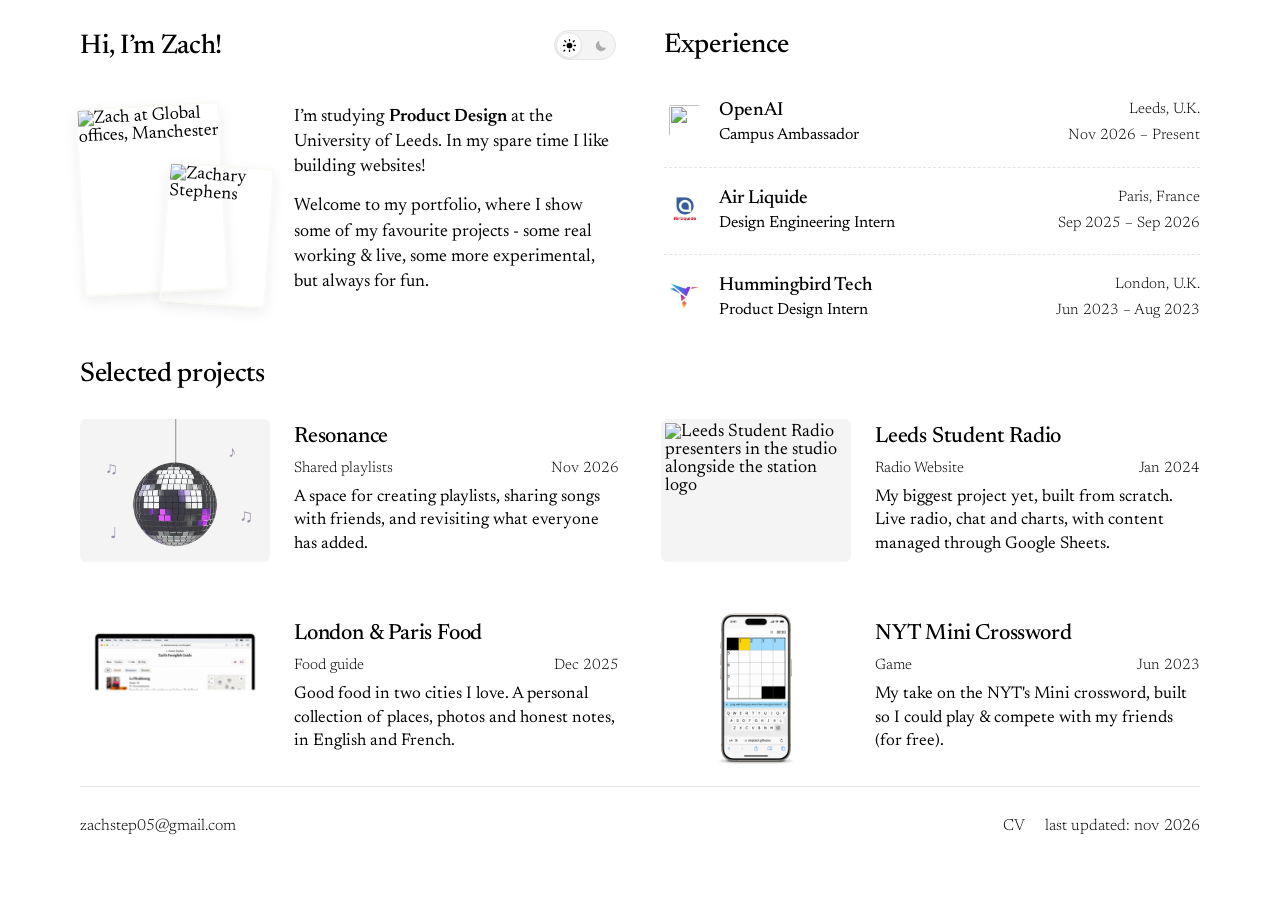
==== index.html @ 95e2e727 "Refresh the embedded Resonance preview for returning visitors" ====
<!doctype html>
<html lang="en">
<head>
<meta charset="utf-8"><meta name="viewport" content="width=device-width, initial-scale=1">
<title>Zachary Stephens · Portfolio</title>
<meta name="description" content="Product design student at the University of Leeds. A collection of websites, games and experience by Zachary Stephens.">
<meta name="theme-color" content="#ffffff">
<link rel="canonical" href="https://stephenszachary.com/">
<meta property="og:type" content="website"><meta property="og:url" content="https://stephenszachary.com/">
<meta property="og:title" content="Zachary Stephens · Portfolio"><meta property="og:description" content="Product design, side projects and experience. Mostly for fun.">
<meta property="og:image" content="https://stephenszachary.com/me.jpeg">
<link rel="icon" href="ZSLOGO.ico"><link rel="preload" href="assets/newsreader-latin.woff2" as="font" type="font/woff2" crossorigin>
<link rel="stylesheet" href="portfolio.css?v=project-frames-2">
<script>
(() => {
  try {
    const storedTheme = localStorage.getItem("portfolio-theme");
    if (storedTheme === "light" || storedTheme === "dark") {
      document.documentElement.dataset.theme = storedTheme;
      document.documentElement.style.colorScheme = storedTheme;
    }
  } catch {}
})();
</script>
</head>
<body>

<main class="portfolio">
<div class="overview-layout">
<section id="about" class="about" aria-labelledby="about-title">
<div class="section-heading"><h2 id="about-title">Hi, I’m Zach!</h2><button id="theme-toggle" class="theme-toggle" type="button" aria-label="Switch to dark mode" aria-pressed="false" title="Switch to dark mode" data-theme="light">
<span class="theme-toggle-track" aria-hidden="true">
<span class="theme-toggle-thumb"></span>
<span class="theme-toggle-option theme-toggle-sun">
<svg class="theme-toggle-sun-icon" viewBox="0 0 24 24" aria-hidden="true" focusable="false">
<circle class="theme-toggle-sun-core" cx="12" cy="12" r="3.5"></circle>
<path d="M12 2.5v2M12 19.5v2M4.5 4.5l1.4 1.4M18.1 18.1l1.4 1.4M2.5 12h2M19.5 12h2M4.5 19.5l-1.4 1.4M18.1 5.9l1.4-1.4"></path>
</svg>
</span>
<span class="theme-toggle-option theme-toggle-moon">
<svg class="theme-toggle-moon-icon" viewBox="0 0 24 24" aria-hidden="true" focusable="false">
<path d="M19.5 15.2A8.5 8.5 0 0 1 8.8 4.5a8.5 8.5 0 1 0 10.7 10.7Z"></path>
</svg>
</span>
</span>
</button></div>
<div class="about-content"><figure class="about-collage"><img class="about-photo about-photo-primary" src="https://ik.imagekit.io/53bnrahwc/FullSizeRender.jpg" width="154" height="198" loading="lazy" alt="Zach at Global offices, Manchester"><img class="about-photo about-photo-secondary" src="https://stephenszachary.com/me.jpeg" width="116" height="150" loading="lazy" alt="Zachary Stephens"></figure><div class="about-copy"><p>I’m studying <span style="font-weight:600;">Product Design</span> at the University of Leeds. In my spare time I like building websites!</p><p>Welcome to my portfolio, where I show some of my favourite projects - some real working & live, some more experimental, but always for fun.</p></div></div>
</section>
<aside id="experience" aria-labelledby="experience-title">
<div class="section-heading"><h2 id="experience-title">Experience</h2></div>
<ol class="experience-list">
<li><img class="company-logo" src="assets/logos/openai.svg" width="42" height="42" alt=""><div class="experience-copy"><h3>OpenAI</h3><div class="experience-meta"><p class="role">Campus Ambassador</p><p class="experience-date" aria-label="November 2026 to present"><span class="experience-date-full"><time datetime="2026-11">Nov 2026</time> – Present</span><span class="experience-date-compact" aria-hidden="true">2026 - now</span></p></div><p class="experience-location">Leeds, U.K.</p></div></li>
<li><img class="company-logo" src="assets/logos/air-liquide.jpg" width="42" height="42" alt=""><div class="experience-copy"><h3>Air Liquide</h3><div class="experience-meta"><p class="role">Design Engineering Intern</p><p class="experience-date" aria-label="September 2025 to September 2026"><span class="experience-date-full"><time datetime="2025-09">Sep 2025</time> – <time datetime="2026-09">Sep 2026</time></span><span class="experience-date-compact" aria-hidden="true">2025/26</span></p></div><p class="experience-location">Paris, France</p></div></li>
<li><img class="company-logo" src="assets/logos/hummingbird.jpg" width="42" height="42" alt=""><div class="experience-copy"><h3>Hummingbird Tech</h3><div class="experience-meta"><p class="role">Product Design Intern</p><p class="experience-date" aria-label="June 2023 to August 2023"><span class="experience-date-full"><time datetime="2023-06">Jun 2023</time> – <time datetime="2023-08">Aug 2023</time></span><span class="experience-date-compact" aria-hidden="true">2023</span></p></div><p class="experience-location">London, U.K.</p></div></li>
</ol>
</aside>
</div>
<section id="work" aria-labelledby="work-title"><div class="section-heading"><h2 id="work-title">Selected projects</h2></div>
<div class="projects"><article class="project-row"><div class="project-heading"><h3><a href="https://stepzach.github.io/music/" target="_blank" rel="noopener noreferrer">Resonance</a></h3><div class="project-meta-row"><p class="project-meta">Shared playlists</p><time class="project-date" datetime="2026-11">Nov 2026</time></div></div><div class="project-image project-frame resonance-preview">
  <iframe src="assets/resonance-preview.html?v=d65d6c4" title="Spinning Resonance disco ball" width="144" height="108" loading="lazy" tabindex="-1" aria-hidden="true"></iframe>
  <a class="resonance-link" href="https://stepzach.github.io/music/" tabindex="-1" aria-hidden="true" target="_blank" rel="noopener noreferrer"></a>
</div><p class="project-description">A space for creating playlists, sharing songs with friends, and revisiting what everyone has added.</p></article>
<article class="project-row"><div class="project-heading"><h3><a href="https://thisislsr.com" target="_blank" rel="noopener noreferrer">Leeds Student Radio</a></h3><div class="project-meta-row"><p class="project-meta">Radio Website</p><time class="project-date" datetime="2024-01">Jan 2024</time></div></div><a class="project-image project-frame" href="https://thisislsr.com" tabindex="-1" aria-hidden="true" target="_blank" rel="noopener noreferrer"><img src="https://ik.imagekit.io/53bnrahwc/IMG_8830%20(1).png"
  srcset="https://ik.imagekit.io/53bnrahwc/IMG_8830%20(1).png?tr=w-190 1x, https://ik.imagekit.io/53bnrahwc/IMG_8830%20(1).png?tr=w-380 2x, https://ik.imagekit.io/53bnrahwc/IMG_8830%20(1).png?tr=w-570 3x"
  alt="Leeds Student Radio presenters in the studio alongside the station logo" loading="lazy" width="1593" height="1200"></a><p class="project-description">My biggest project yet, built from scratch. Live radio, chat and charts, with content managed through Google Sheets.</p></article>
<article class="project-row"><div class="project-heading"><h3><a href="franglish/" target="_blank" rel="noopener noreferrer">London &amp; Paris Food</a></h3><div class="project-meta-row"><p class="project-meta">Food guide</p><time class="project-date" datetime="2025-12">Dec 2025</time></div></div><a class="project-image" href="franglish/" tabindex="-1" aria-hidden="true" target="_blank" rel="noopener noreferrer"><img src="assets/mockups/food-guide-macbook-transparent.png" alt="London and Paris Food Guide displayed in Safari on a MacBook" loading="lazy" width="1536" height="1024"></a><p class="project-description">Good food in two cities I love. A personal collection of places, photos and honest notes, in English and French.</p></article>
<article class="project-row"><div class="project-heading"><h3><a href="https://stepzach.github.io/nyt/" target="_blank" rel="noopener noreferrer">NYT Mini Crossword</a></h3><div class="project-meta-row"><p class="project-meta">Game</p><time class="project-date" datetime="2023-06">Jun 2023</time></div></div><a class="project-image phone-mockup" href="https://stepzach.github.io/nyt/" tabindex="-1" aria-hidden="true" target="_blank" rel="noopener noreferrer"><img src="assets/mockups/mini-crossword-iphone-v2-transparent.png" alt="Mini Crossword displayed in Safari on an iPhone" loading="lazy" width="1024" height="1536"></a><p class="project-description">My take on the NYT's Mini crossword, built so I could play & compete with my friends (for free).</p></article></div></section>
</main>
<footer><a href="mailto:zachstep05@gmail.com">zachstep05@gmail.com</a><div class="footer-meta"><a class="footer-cv" href="https://drive.google.com/file/d/1LYFKOznfFtWdxdy-zDBm043g8fWBSMsj/view?usp=sharing" target="_blank" rel="noopener noreferrer">CV</a><span class="footer-updated">last updated: nov 2026</span></div></footer>
<script>
(() => {
  const toggle = document.getElementById("theme-toggle");
  const themeColor = document.querySelector('meta[name="theme-color"]');

  function applyTheme(theme) {
    const nextTheme = theme === "dark" ? "dark" : "light";
    const isDark = nextTheme === "dark";
    document.documentElement.dataset.theme = nextTheme;
    document.documentElement.style.colorScheme = nextTheme;
    if (toggle) {
      toggle.dataset.theme = nextTheme;
      toggle.setAttribute("aria-pressed", String(isDark));
      toggle.setAttribute("aria-label", isDark ? "Switch to light mode" : "Switch to dark mode");
      toggle.title = isDark ? "Switch to light mode" : "Switch to dark mode";
    }
    if (themeColor) themeColor.setAttribute("content", isDark ? "#141416" : "#ffffff");
  }

  applyTheme(document.documentElement.dataset.theme || "light");

  toggle?.addEventListener("click", () => {
    const nextTheme = document.documentElement.dataset.theme === "dark" ? "light" : "dark";
    try { localStorage.setItem("portfolio-theme", nextTheme); } catch {}
    applyTheme(nextTheme);
  });
})();
</script>
</body></html>
---- portfolio.css ----
@font-face {
  font-family: Newsreader; font-style: normal; font-weight: 200 800; font-display: swap;
  src: url('assets/newsreader-latin.woff2') format('woff2');
}
@font-face {
  font-family: Newsreader; font-style: normal; font-weight: 200 800; font-display: swap; 
  src: url('assets/newsreader-latin-ext.woff2') format('woff2');
  unicode-range: U+0100-02BA, U+02BD-02C5, U+02C7-02CC, U+02CE-02D7, U+02DD-02FF, U+0304, U+0308, U+0329, U+1D00-1DBF, U+1E00-1E9F, U+1EF2-1EFF, U+2020, U+20A0-20AB, U+20AD-20C4, U+2113, U+2C60-2C7F, U+A720-A7FF;
}
:root { font-family: Newsreader, Georgia, serif; font-size: 18px; font-optical-sizing: auto; font-weight: 400; color: var(--ink); background: var(--surface); color-scheme: light; --ink: #000; --surface: #fff; --line: #e5e5e5; --tint: #f4f4f4; --muted: #777; --photo-border: #faf9f5; }
html[data-theme="dark"] { color-scheme: dark; --ink: #f4f3ef; --surface: #141416; --line: #353539; --tint: #222225; --muted: #a6a6aa; --photo-border: #252528; }
* { box-sizing: border-box; }
body { margin: 0; color: var(--ink); background: var(--surface); -webkit-font-smoothing: antialiased; transition: color .18s ease, background-color .18s ease; }
h1, h2, h3, p, figure { margin: 0; }
h2, h3, strong { font-weight: 600; }
p { line-height: 1.4; }
a { color: var(--ink); text-decoration: none; text-underline-offset: 4px; }
a:hover { text-decoration: underline; text-decoration-thickness: 1px; }
button, input, select, textarea { font: inherit; color: var(--ink); }
a:focus-visible, button:focus-visible { outline: 2px solid var(--ink); outline-offset: 5px; }
::selection { background: var(--line); color: var(--ink); }
.skip { position: fixed; top: -100px; left: 16px; background: var(--surface); padding: 12px; z-index: 1000; }
.skip:focus { top: 12px; }
.portfolio { max-width: 1120px; margin: auto; }
.overview-layout { display: grid; grid-template-columns: repeat(2, minmax(0, 1fr)); gap: 48px; align-items: start;     margin-top: 30px; }
#work { margin-top: 32px; }
#work, #experience, #about { scroll-margin-top: 24px; }
.section-heading { display: flex; align-items: baseline; justify-content: space-between; gap: 16px; padding: 0 0 18px;  }
.section-heading h2 { font-size: 27px; font-weight: 500; line-height: 1.2; letter-spacing: -.3px; }
.section-heading > span { font-size: 15px; font-weight: 300; }

.section-heading .theme-toggle {
  position: relative;
  flex: 0 0 auto;
  display: grid;
  margin: 0;
  padding: 1px;
  appearance: none;
  -webkit-appearance: none;
  border: 1px solid var(--line);
  border-radius: 15px;
  background: var(--tint);
  color: var(--ink);
  cursor: pointer;
  line-height: 1;
  transition: background .16s ease, border-color .16s ease, transform .16s ease;
}
.theme-toggle-track {
  --option-size: 26px;
  --option-gap: 6px;
  position: relative;
  display: grid;
  grid-template-columns: repeat(2, var(--option-size));
  grid-template-rows: var(--option-size);
  column-gap: var(--option-gap);
}
.theme-toggle-thumb {
  position: absolute;
  z-index: 0;
  top: 0;
  left: 0;
  width: var(--option-size);
  height: 100%;
  border: 1px solid var(--line);
  border-radius: 50%;
  background: var(--surface);
  box-shadow: 0 1px 2px rgba(0, 0, 0, .06);
  transform: translateX(0);
  transition: transform .22s cubic-bezier(.22, .61, .36, 1), background .18s ease, border-color .18s ease, box-shadow .18s ease;
  will-change: transform;
}
.theme-toggle[data-theme="dark"] .theme-toggle-thumb { transform: translateX(calc(100% + var(--option-gap))); }
.theme-toggle-option {
  position: relative;
  z-index: 1;
  display: grid;
  place-items: center;
  border: 1px solid transparent;
  border-radius: 50%;
  color: var(--muted);
  font-size: 14px;
  opacity: .58;
  transition: color .18s ease, opacity .18s ease;
}
.theme-toggle-sun-icon,
.theme-toggle-moon-icon { display: block; width: 15px; height: 15px; }
.theme-toggle-sun-icon {
  fill: none;
  stroke: currentColor;
  stroke-linecap: round;
  stroke-linejoin: round;
  stroke-width: 2.15;
}
.theme-toggle-sun-core,
.theme-toggle-moon-icon path { fill: currentColor; }
.theme-toggle[data-theme="light"] .theme-toggle-sun,
.theme-toggle[data-theme="dark"] .theme-toggle-moon { color: var(--ink); opacity: 1; }
html[data-theme="dark"] .theme-toggle-sun { color: #858580; opacity: .68; }
.section-heading .theme-toggle:hover { background: var(--line); }
.section-heading .theme-toggle:active { transform: scale(.92); }

.projects { display: flex; flex-direction: column; gap: 8px; margin-top: -10px; }
.project-row { display: grid; grid-template-columns: 190px minmax(0,1fr); grid-template-areas: "image heading" "image detail"; gap: 0 24px; padding: 20px 0; }
.project-heading { grid-area: heading; align-self: end; }
.project-description { grid-area: detail; align-self: start; }
.project-image { --preview-width: 190; grid-area: image; align-self: center; display: flex; align-items: center; justify-content: center; width: calc(var(--preview-width) * 1px); min-height: 0; background: transparent; }
.project-image > img { display: block; width: 100%; height: auto; object-fit: contain; }
.project-frame {
  position: relative;
  aspect-ratio: 4 / 3;
  overflow: hidden;
  border-radius: 6px;
  background-color: var(--tint);
}
.project-frame > img { position: absolute; inset: 0; height: 100%; padding: 2%; }
.resonance-link { position: absolute; inset: 0; }
.resonance-preview iframe {
  position: absolute;
  inset: 0 auto auto 0;
  border: 0;
  pointer-events: none;
  transform-origin: top left;
  transform: scale(calc(var(--preview-width) / 144));
}
.phone-mockup > img { width: auto; height: 156px; max-width: 100%; }
.project-heading h3 { font-size: 22px; font-weight: 500; line-height: 1.2; letter-spacing: -.2px; }
.project-heading h3 a { display: block; }
.project-meta-row { display: flex; align-items: baseline; justify-content: space-between; gap: 12px; }
.project-meta { font-size: 15px; margin: 7px 0; font-weight: 300; }
.project-date { flex: 0 0 auto; font-size: 15px; font-weight: 300; white-space: nowrap; }
.project-description { font-size: 17px; line-height: 1.4; }
#experience { min-width: 0; }
.experience-list { list-style: none; margin: 0; padding: 0; }
.experience-list li { display: grid; grid-template-columns: 42px minmax(0, 1fr); align-items: start; gap: 13px; padding: 20px 0; border-bottom: 1px dashed var(--line); }
.experience-list li:last-child { border-bottom: 0; padding-bottom: 0; }
.company-logo { display: block; width: 42px; height: 42px; object-fit: contain; border-radius: 9px; padding: 5px; background: #fff; }
.experience-copy { min-width: 0; }
.experience-list h3 { font-size: 19px; font-weight: 500; line-height: 1.2; margin-bottom: 2px; }
.experience-list p { font-size: 15px; font-weight: 300; line-height: 1.35; }
.experience-meta { display: flex; align-items: baseline; justify-content: space-between; gap: 12px; }
.experience-list .role { font-size: 16px; font-weight: 400; margin: 0; }
.experience-date { margin: 0; flex: 0 0 auto; text-align: right; white-space: nowrap; }
.experience-date-compact { display: none; }
.experience-location { margin-top: 8px; }
.experience-copy { display: grid; grid-template-columns: minmax(0, 1fr) auto; grid-template-areas: "company location" "meta meta"; column-gap: 12px; }
.experience-list h3 { grid-area: company; min-width: 0; overflow-wrap: anywhere; }
.experience-location { grid-area: location; align-self: baseline; margin: 0; text-align: right; white-space: nowrap; }
.experience-meta { grid-area: meta; }
.about { margin: 0; padding: 0; border: 0; display: block; }
.about-content { display: grid; grid-template-columns: 190px minmax(0, 1fr); gap: 24px; padding-top: 24px; }
.about-collage { position: relative; width: 190px; height: 222px; margin: 0;     top: -10px; }
.about-collage img { position: absolute; display: block; box-sizing: border-box; object-fit: cover; border: 2px solid var(--photo-border); border-radius: 4px; box-shadow: 0 5px 14px #00000012; }
.about-photo-primary { width: 144px; height: 188px; top: 10px; left: 0; transform: rotate(-3deg); z-index: 1; }
.about-photo-secondary { width: 106px; height: 140px; right: 0; bottom: 12px; transform: rotate(4deg); z-index: 2; }
.about-copy { max-width: 620px; }
.about p { margin-bottom: 14px; font-size: 18px; }
.about p a { text-decoration: underline; }
.contact-link { display: inline-block; font-size: 17px; margin-top: 8px; text-decoration:underline; }
footer { max-width: 1120px; margin: auto; padding: 24px 0 32px; border-top: 1px solid var(--line); display: flex; align-items: center; justify-content: space-between; gap: 20px; font-size: 16px; font-weight: 300; }
footer > div { display: flex; flex-wrap: wrap; align-items: center; gap: 20px; }
.footer-cv { display: inline-flex; align-items: center; min-height: 30px; }

@media (min-width: 1001px) {
  .projects { display: grid; grid-template-columns: repeat(2, minmax(0, 1fr)); column-gap: 42px; row-gap: 8px; }
}

@media (max-width: 1184px) { .portfolio, footer { margin-left: 32px; margin-right: 32px; } }
@media (max-width: 1000px) { .project-row { grid-template-columns: 150px minmax(0,1fr); gap: 0 18px; } .project-image { --preview-width: 150; } .section-heading > span { display: none; } }
@media (max-width: 860px) {
  .portfolio { display: flex; flex-direction: column; }
  .overview-layout { order: 1; grid-template-columns: 1fr; grid-template-areas: "about" "experience"; gap: 40px; margin-top: 42px; }
  #about { grid-area: about; }
  #experience { grid-area: experience; }
  #work { order: 2; margin-top: 32px; }
}
@media (max-width: 760px) {
  .portfolio, footer { margin-left: 20px; margin-right: 20px; }
  .section-heading h2 { font-size: 25px; }
  .overview-layout { gap: 36px; margin-top: 40px; }
  #work { margin-top: 40px; }
  .project-row { padding: 18px 0; grid-template-columns: 132px minmax(0,1fr); grid-template-areas: "image heading" "detail detail"; gap: 14px 18px; align-items: center; }
  .project-heading { align-self: center; }
  .project-image { --preview-width: 132; }
  .phone-mockup > img { height: 132px; }
  .project-meta-row { display: block; }
  .project-meta { margin: 7px 0 0; }
  .project-date { display: block; margin-top: 4px; }
  .experience-list li { grid-template-columns: 42px minmax(0,1fr); gap: 16px; }
  .experience-meta { flex-direction: row; align-items: baseline; justify-content: space-between; gap: 12px; }
  .experience-list .role { min-width: 0; }
  .experience-date { text-align: right; white-space: nowrap; }
  .experience-date-full { display: none; }
  .experience-date-compact { display: inline; }
  .about-content { grid-template-columns: 164px minmax(0,1fr); gap: 18px; }
  .about-collage { width: 164px; height: 204px; }
  .about-photo-primary { width: 134px; height: 174px; }
  .about-photo-secondary { width: 100px; height: 130px; }
  .about p { font-size: 18px;
        margin-bottom: 0;
        margin-top: 16px; }
  footer { display: grid; grid-template-columns: minmax(0, 1fr) auto; grid-template-areas: "email cv"; align-items: center; text-align: left; gap: 0 14px; }
  footer > a { grid-area: email; justify-self: start; }
  footer > .footer-meta { display: contents; }
  footer .footer-cv { grid-area: cv; justify-self: end; white-space: nowrap; }
  footer .footer-updated { display: none; }
}
@media (max-width: 420px) {
  .project-row { grid-template-columns: 116px minmax(0,1fr); gap: 12px 16px; }
  .project-image { --preview-width: 116; }
  .phone-mockup > img { height: 120px; }
  .about-content { grid-template-columns: 1fr; }
  .about-collage {         width: 200px;
        height: 168px;
        margin: 0 auto;
        top: -25px; }
  .about-photo-primary {         width: 140px;
        height: 180px;
        top: 8px; }
  .about-photo-secondary {         width: 106px;
        height: 144px;         top: 30%; }
  #work, #experience, #about { scroll-margin-top: 96px; }
}
@media (prefers-reduced-motion: no-preference) { html { scroll-behavior: smooth; } }
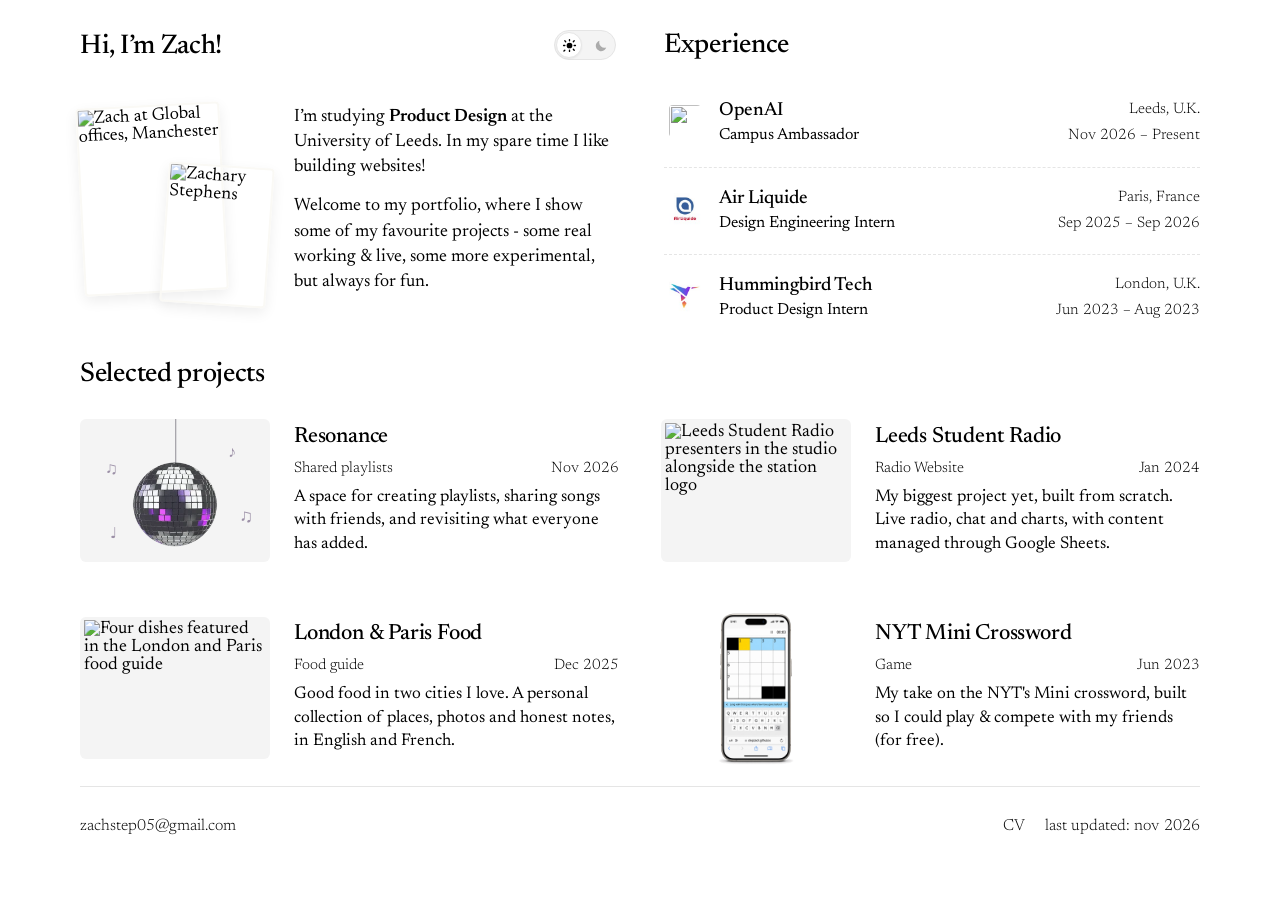
==== commit fe4a9810: "Use the four-dish collage for the London and Paris Food project" ====
--- a/index.html
+++ b/index.html
@@ -57,13 +57,15 @@
 </div>
 <section id="work" aria-labelledby="work-title"><div class="section-heading"><h2 id="work-title">Selected projects</h2></div>
 <div class="projects"><article class="project-row"><div class="project-heading"><h3><a href="https://stepzach.github.io/music/" target="_blank" rel="noopener noreferrer">Resonance</a></h3><div class="project-meta-row"><p class="project-meta">Shared playlists</p><time class="project-date" datetime="2026-11">Nov 2026</time></div></div><div class="project-image project-frame resonance-preview">
-  <iframe src="assets/resonance-preview.html?v=d65d6c4" title="Spinning Resonance disco ball" width="144" height="108" loading="lazy" tabindex="-1" aria-hidden="true"></iframe>
+  <iframe src="assets/resonance-preview.html?v=steady-1" title="Spinning Resonance disco ball" width="144" height="108" loading="lazy" tabindex="-1" aria-hidden="true"></iframe>
   <a class="resonance-link" href="https://stepzach.github.io/music/" tabindex="-1" aria-hidden="true" target="_blank" rel="noopener noreferrer"></a>
 </div><p class="project-description">A space for creating playlists, sharing songs with friends, and revisiting what everyone has added.</p></article>
 <article class="project-row"><div class="project-heading"><h3><a href="https://thisislsr.com" target="_blank" rel="noopener noreferrer">Leeds Student Radio</a></h3><div class="project-meta-row"><p class="project-meta">Radio Website</p><time class="project-date" datetime="2024-01">Jan 2024</time></div></div><a class="project-image project-frame" href="https://thisislsr.com" tabindex="-1" aria-hidden="true" target="_blank" rel="noopener noreferrer"><img src="https://ik.imagekit.io/53bnrahwc/IMG_8830%20(1).png"
   srcset="https://ik.imagekit.io/53bnrahwc/IMG_8830%20(1).png?tr=w-190 1x, https://ik.imagekit.io/53bnrahwc/IMG_8830%20(1).png?tr=w-380 2x, https://ik.imagekit.io/53bnrahwc/IMG_8830%20(1).png?tr=w-570 3x"
   alt="Leeds Student Radio presenters in the studio alongside the station logo" loading="lazy" width="1593" height="1200"></a><p class="project-description">My biggest project yet, built from scratch. Live radio, chat and charts, with content managed through Google Sheets.</p></article>
-<article class="project-row"><div class="project-heading"><h3><a href="franglish/" target="_blank" rel="noopener noreferrer">London &amp; Paris Food</a></h3><div class="project-meta-row"><p class="project-meta">Food guide</p><time class="project-date" datetime="2025-12">Dec 2025</time></div></div><a class="project-image" href="franglish/" tabindex="-1" aria-hidden="true" target="_blank" rel="noopener noreferrer"><img src="assets/mockups/food-guide-macbook-transparent.png" alt="London and Paris Food Guide displayed in Safari on a MacBook" loading="lazy" width="1536" height="1024"></a><p class="project-description">Good food in two cities I love. A personal collection of places, photos and honest notes, in English and French.</p></article>
+<article class="project-row"><div class="project-heading"><h3><a href="franglish/" target="_blank" rel="noopener noreferrer">London &amp; Paris Food</a></h3><div class="project-meta-row"><p class="project-meta">Food guide</p><time class="project-date" datetime="2025-12">Dec 2025</time></div></div><a class="project-image project-frame" href="franglish/" tabindex="-1" aria-hidden="true" target="_blank" rel="noopener noreferrer"><img src="https://ik.imagekit.io/53bnrahwc/Image%20153%20(1).png"
+  srcset="https://ik.imagekit.io/53bnrahwc/Image%20153%20(1).png?tr=w-190 1x, https://ik.imagekit.io/53bnrahwc/Image%20153%20(1).png?tr=w-380 2x, https://ik.imagekit.io/53bnrahwc/Image%20153%20(1).png?tr=w-570 3x"
+  alt="Four dishes featured in the London and Paris food guide" loading="lazy" width="1900" height="1425"></a><p class="project-description">Good food in two cities I love. A personal collection of places, photos and honest notes, in English and French.</p></article>
 <article class="project-row"><div class="project-heading"><h3><a href="https://stepzach.github.io/nyt/" target="_blank" rel="noopener noreferrer">NYT Mini Crossword</a></h3><div class="project-meta-row"><p class="project-meta">Game</p><time class="project-date" datetime="2023-06">Jun 2023</time></div></div><a class="project-image phone-mockup" href="https://stepzach.github.io/nyt/" tabindex="-1" aria-hidden="true" target="_blank" rel="noopener noreferrer"><img src="assets/mockups/mini-crossword-iphone-v2-transparent.png" alt="Mini Crossword displayed in Safari on an iPhone" loading="lazy" width="1024" height="1536"></a><p class="project-description">My take on the NYT's Mini crossword, built so I could play & compete with my friends (for free).</p></article></div></section>
 </main>
 <footer><a href="mailto:zachstep05@gmail.com">zachstep05@gmail.com</a><div class="footer-meta"><a class="footer-cv" href="https://drive.google.com/file/d/1LYFKOznfFtWdxdy-zDBm043g8fWBSMsj/view?usp=sharing" target="_blank" rel="noopener noreferrer">CV</a><span class="footer-updated">last updated: nov 2026</span></div></footer>
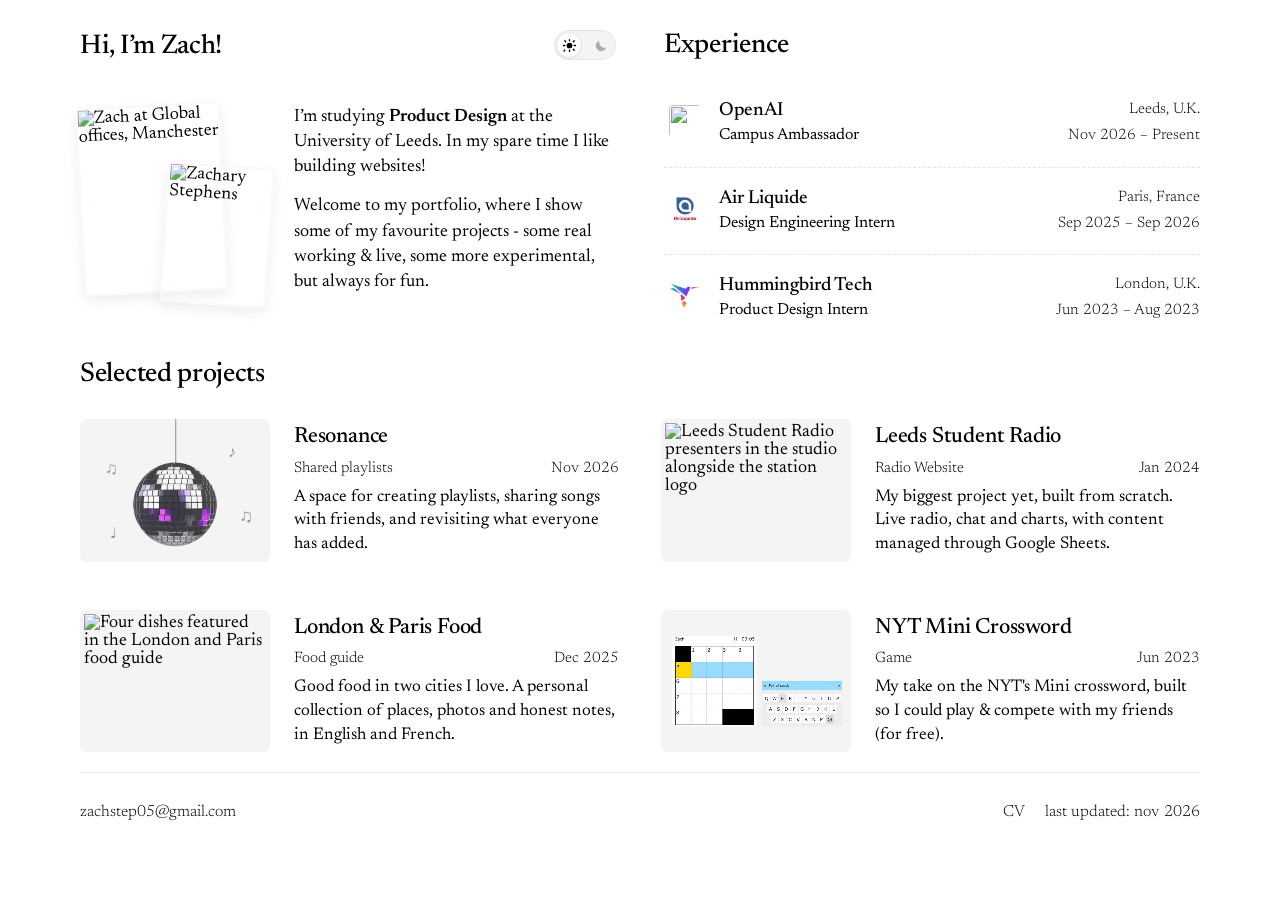
==== commit 1242cb81: "Show the transparent crossword recording in the portfolio project grid" ====
--- a/index.html
+++ b/index.html
@@ -10,7 +10,7 @@
 <meta property="og:title" content="Zachary Stephens · Portfolio"><meta property="og:description" content="Product design, side projects and experience. Mostly for fun.">
 <meta property="og:image" content="https://stephenszachary.com/me.jpeg">
 <link rel="icon" href="ZSLOGO.ico"><link rel="preload" href="assets/newsreader-latin.woff2" as="font" type="font/woff2" crossorigin>
-<link rel="stylesheet" href="portfolio.css?v=project-frames-2">
+<link rel="stylesheet" href="portfolio.css?v=crossword-preview-1">
 <script>
 (() => {
   try {
@@ -66,7 +66,11 @@
 <article class="project-row"><div class="project-heading"><h3><a href="franglish/" target="_blank" rel="noopener noreferrer">London &amp; Paris Food</a></h3><div class="project-meta-row"><p class="project-meta">Food guide</p><time class="project-date" datetime="2025-12">Dec 2025</time></div></div><a class="project-image project-frame" href="franglish/" tabindex="-1" aria-hidden="true" target="_blank" rel="noopener noreferrer"><img src="https://ik.imagekit.io/53bnrahwc/Image%20153%20(1).png"
   srcset="https://ik.imagekit.io/53bnrahwc/Image%20153%20(1).png?tr=w-190 1x, https://ik.imagekit.io/53bnrahwc/Image%20153%20(1).png?tr=w-380 2x, https://ik.imagekit.io/53bnrahwc/Image%20153%20(1).png?tr=w-570 3x"
   alt="Four dishes featured in the London and Paris food guide" loading="lazy" width="1900" height="1425"></a><p class="project-description">Good food in two cities I love. A personal collection of places, photos and honest notes, in English and French.</p></article>
-<article class="project-row"><div class="project-heading"><h3><a href="https://stepzach.github.io/nyt/" target="_blank" rel="noopener noreferrer">NYT Mini Crossword</a></h3><div class="project-meta-row"><p class="project-meta">Game</p><time class="project-date" datetime="2023-06">Jun 2023</time></div></div><a class="project-image phone-mockup" href="https://stepzach.github.io/nyt/" tabindex="-1" aria-hidden="true" target="_blank" rel="noopener noreferrer"><img src="assets/mockups/mini-crossword-iphone-v2-transparent.png" alt="Mini Crossword displayed in Safari on an iPhone" loading="lazy" width="1024" height="1536"></a><p class="project-description">My take on the NYT's Mini crossword, built so I could play & compete with my friends (for free).</p></article></div></section>
+<article class="project-row"><div class="project-heading"><h3><a href="https://stepzach.github.io/nyt/" target="_blank" rel="noopener noreferrer">NYT Mini Crossword</a></h3><div class="project-meta-row"><p class="project-meta">Game</p><time class="project-date" datetime="2023-06">Jun 2023</time></div></div><a class="project-image project-frame" href="https://stepzach.github.io/nyt/" tabindex="-1" aria-hidden="true" target="_blank" rel="noopener noreferrer">
+  <video class="crossword-preview" autoplay muted loop playsinline preload="none" poster="assets/mini-crossword-still.webp" width="576" height="432">
+    <source src="assets/mini-crossword.webm" type="video/webm" media="(prefers-reduced-motion: no-preference)">
+  </video>
+</a><p class="project-description">My take on the NYT's Mini crossword, built so I could play & compete with my friends (for free).</p></article></div></section>
 </main>
 <footer><a href="mailto:zachstep05@gmail.com">zachstep05@gmail.com</a><div class="footer-meta"><a class="footer-cv" href="https://drive.google.com/file/d/1LYFKOznfFtWdxdy-zDBm043g8fWBSMsj/view?usp=sharing" target="_blank" rel="noopener noreferrer">CV</a><span class="footer-updated">last updated: nov 2026</span></div></footer>
 <script>
--- a/portfolio.css
+++ b/portfolio.css
@@ -122,7 +122,15 @@
   transform-origin: top left;
   transform: scale(calc(var(--preview-width) / 144));
 }
-.phone-mockup > img { width: auto; height: 156px; max-width: 100%; }
+.crossword-preview {
+  display: block;
+  width: 96%;
+  height: auto;
+  pointer-events: none;
+  /* Keep the space around both panels clear on players that ignore WebM alpha. */
+  clip-path: polygon(3.82% 16.67%, 50.35% 16.67%, 50.35% 83.33%, 53.30% 83.33%,
+                     53.30% 48.61%, 97.22% 48.61%, 97.22% 83.33%, 3.82% 83.33%);
+}
 .project-heading h3 { font-size: 22px; font-weight: 500; line-height: 1.2; letter-spacing: -.2px; }
 .project-heading h3 a { display: block; }
 .project-meta-row { display: flex; align-items: baseline; justify-content: space-between; gap: 12px; }
@@ -181,7 +189,6 @@
   .project-row { padding: 18px 0; grid-template-columns: 132px minmax(0,1fr); grid-template-areas: "image heading" "detail detail"; gap: 14px 18px; align-items: center; }
   .project-heading { align-self: center; }
   .project-image { --preview-width: 132; }
-  .phone-mockup > img { height: 132px; }
   .project-meta-row { display: block; }
   .project-meta { margin: 7px 0 0; }
   .project-date { display: block; margin-top: 4px; }
@@ -207,7 +214,6 @@
 @media (max-width: 420px) {
   .project-row { grid-template-columns: 116px minmax(0,1fr); gap: 12px 16px; }
   .project-image { --preview-width: 116; }
-  .phone-mockup > img { height: 120px; }
   .about-content { grid-template-columns: 1fr; }
   .about-collage {         width: 200px;
         height: 168px;
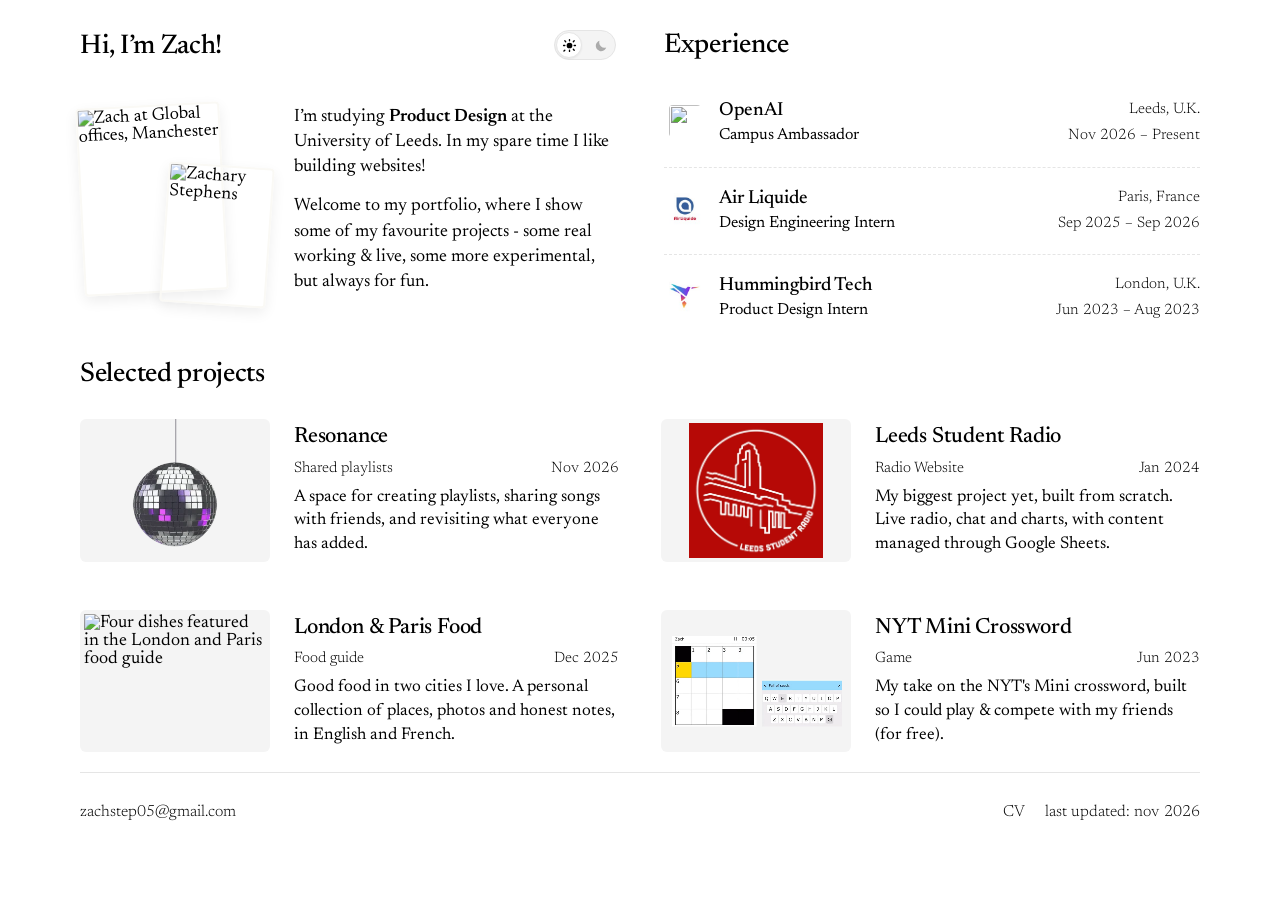
==== commit 7244501d: "Use the red LSR logo and remove floating notes from Resonance" ====
--- a/index.html
+++ b/index.html
@@ -57,12 +57,10 @@
 </div>
 <section id="work" aria-labelledby="work-title"><div class="section-heading"><h2 id="work-title">Selected projects</h2></div>
 <div class="projects"><article class="project-row"><div class="project-heading"><h3><a href="https://stepzach.github.io/music/" target="_blank" rel="noopener noreferrer">Resonance</a></h3><div class="project-meta-row"><p class="project-meta">Shared playlists</p><time class="project-date" datetime="2026-11">Nov 2026</time></div></div><div class="project-image project-frame resonance-preview">
-  <iframe src="assets/resonance-preview.html?v=steady-1" title="Spinning Resonance disco ball" width="144" height="108" loading="lazy" tabindex="-1" aria-hidden="true"></iframe>
+  <iframe src="assets/resonance-preview.html?v=ball-only" title="Spinning Resonance disco ball" width="144" height="108" loading="lazy" tabindex="-1" aria-hidden="true"></iframe>
   <a class="resonance-link" href="https://stepzach.github.io/music/" tabindex="-1" aria-hidden="true" target="_blank" rel="noopener noreferrer"></a>
 </div><p class="project-description">A space for creating playlists, sharing songs with friends, and revisiting what everyone has added.</p></article>
-<article class="project-row"><div class="project-heading"><h3><a href="https://thisislsr.com" target="_blank" rel="noopener noreferrer">Leeds Student Radio</a></h3><div class="project-meta-row"><p class="project-meta">Radio Website</p><time class="project-date" datetime="2024-01">Jan 2024</time></div></div><a class="project-image project-frame" href="https://thisislsr.com" tabindex="-1" aria-hidden="true" target="_blank" rel="noopener noreferrer"><img src="https://ik.imagekit.io/53bnrahwc/IMG_8830%20(1).png"
-  srcset="https://ik.imagekit.io/53bnrahwc/IMG_8830%20(1).png?tr=w-190 1x, https://ik.imagekit.io/53bnrahwc/IMG_8830%20(1).png?tr=w-380 2x, https://ik.imagekit.io/53bnrahwc/IMG_8830%20(1).png?tr=w-570 3x"
-  alt="Leeds Student Radio presenters in the studio alongside the station logo" loading="lazy" width="1593" height="1200"></a><p class="project-description">My biggest project yet, built from scratch. Live radio, chat and charts, with content managed through Google Sheets.</p></article>
+<article class="project-row"><div class="project-heading"><h3><a href="https://thisislsr.com" target="_blank" rel="noopener noreferrer">Leeds Student Radio</a></h3><div class="project-meta-row"><p class="project-meta">Radio Website</p><time class="project-date" datetime="2024-01">Jan 2024</time></div></div><a class="project-image project-frame" href="https://thisislsr.com" tabindex="-1" aria-hidden="true" target="_blank" rel="noopener noreferrer"><img src="assets/leeds-student-radio-logo.webp" alt="Leeds Student Radio logo" loading="lazy" width="554" height="554"></a><p class="project-description">My biggest project yet, built from scratch. Live radio, chat and charts, with content managed through Google Sheets.</p></article>
 <article class="project-row"><div class="project-heading"><h3><a href="franglish/" target="_blank" rel="noopener noreferrer">London &amp; Paris Food</a></h3><div class="project-meta-row"><p class="project-meta">Food guide</p><time class="project-date" datetime="2025-12">Dec 2025</time></div></div><a class="project-image project-frame" href="franglish/" tabindex="-1" aria-hidden="true" target="_blank" rel="noopener noreferrer"><img src="https://ik.imagekit.io/53bnrahwc/Image%20153%20(1).png"
   srcset="https://ik.imagekit.io/53bnrahwc/Image%20153%20(1).png?tr=w-190 1x, https://ik.imagekit.io/53bnrahwc/Image%20153%20(1).png?tr=w-380 2x, https://ik.imagekit.io/53bnrahwc/Image%20153%20(1).png?tr=w-570 3x"
   alt="Four dishes featured in the London and Paris food guide" loading="lazy" width="1900" height="1425"></a><p class="project-description">Good food in two cities I love. A personal collection of places, photos and honest notes, in English and French.</p></article>
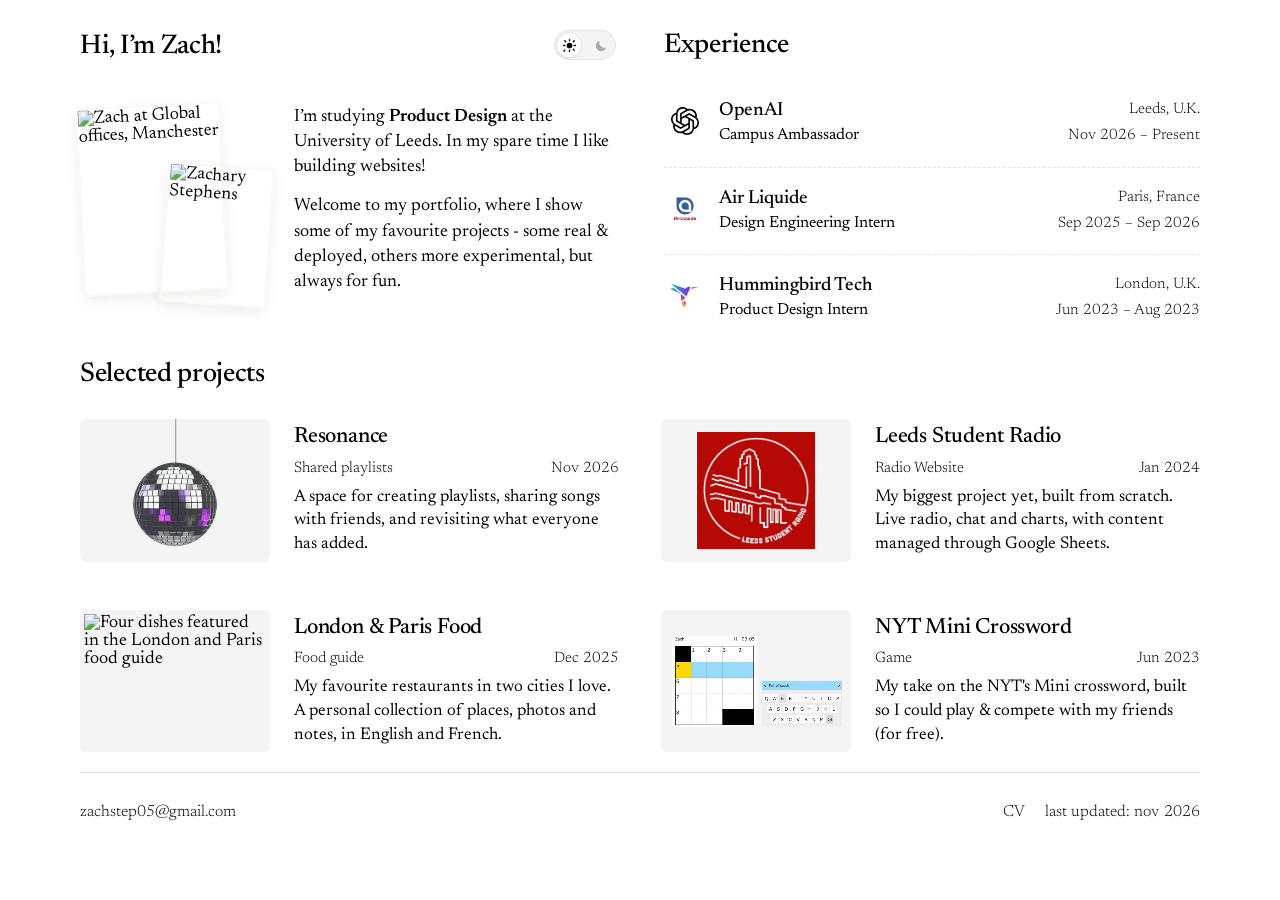
==== commit d803c67b: "Refresh OpenAI and LSR logo sizing and update portfolio copy" ====
--- a/index.html
+++ b/index.html
@@ -10,7 +10,7 @@
 <meta property="og:title" content="Zachary Stephens · Portfolio"><meta property="og:description" content="Product design, side projects and experience. Mostly for fun.">
 <meta property="og:image" content="https://stephenszachary.com/me.jpeg">
 <link rel="icon" href="ZSLOGO.ico"><link rel="preload" href="assets/newsreader-latin.woff2" as="font" type="font/woff2" crossorigin>
-<link rel="stylesheet" href="portfolio.css?v=crossword-preview-1">
+<link rel="stylesheet" href="portfolio.css?v=logo-sizing-1">
 <script>
 (() => {
   try {
@@ -44,12 +44,12 @@
 </span>
 </span>
 </button></div>
-<div class="about-content"><figure class="about-collage"><img class="about-photo about-photo-primary" src="https://ik.imagekit.io/53bnrahwc/FullSizeRender.jpg" width="154" height="198" loading="lazy" alt="Zach at Global offices, Manchester"><img class="about-photo about-photo-secondary" src="https://stephenszachary.com/me.jpeg" width="116" height="150" loading="lazy" alt="Zachary Stephens"></figure><div class="about-copy"><p>I’m studying <span style="font-weight:600;">Product Design</span> at the University of Leeds. In my spare time I like building websites!</p><p>Welcome to my portfolio, where I show some of my favourite projects - some real working & live, some more experimental, but always for fun.</p></div></div>
+<div class="about-content"><figure class="about-collage"><img class="about-photo about-photo-primary" src="https://ik.imagekit.io/53bnrahwc/FullSizeRender.jpg" width="154" height="198" loading="lazy" alt="Zach at Global offices, Manchester"><img class="about-photo about-photo-secondary" src="https://stephenszachary.com/me.jpeg" width="116" height="150" loading="lazy" alt="Zachary Stephens"></figure><div class="about-copy"><p>I’m studying <span style="font-weight:600;">Product Design</span> at the University of Leeds. In my spare time I like building websites!</p><p>Welcome to my portfolio, where I show some of my favourite projects - some real &amp; deployed, others more experimental, but always for fun.</p></div></div>
 </section>
 <aside id="experience" aria-labelledby="experience-title">
 <div class="section-heading"><h2 id="experience-title">Experience</h2></div>
 <ol class="experience-list">
-<li><img class="company-logo" src="assets/logos/openai.svg" width="42" height="42" alt=""><div class="experience-copy"><h3>OpenAI</h3><div class="experience-meta"><p class="role">Campus Ambassador</p><p class="experience-date" aria-label="November 2026 to present"><span class="experience-date-full"><time datetime="2026-11">Nov 2026</time> – Present</span><span class="experience-date-compact" aria-hidden="true">2026 - now</span></p></div><p class="experience-location">Leeds, U.K.</p></div></li>
+<li><img class="company-logo company-logo-openai" src="assets/logos/openai.svg?v=blossom" width="42" height="42" alt=""><div class="experience-copy"><h3>OpenAI</h3><div class="experience-meta"><p class="role">Campus Ambassador</p><p class="experience-date" aria-label="November 2026 to present"><span class="experience-date-full"><time datetime="2026-11">Nov 2026</time> – Present</span><span class="experience-date-compact" aria-hidden="true">2026 - now</span></p></div><p class="experience-location">Leeds, U.K.</p></div></li>
 <li><img class="company-logo" src="assets/logos/air-liquide.jpg" width="42" height="42" alt=""><div class="experience-copy"><h3>Air Liquide</h3><div class="experience-meta"><p class="role">Design Engineering Intern</p><p class="experience-date" aria-label="September 2025 to September 2026"><span class="experience-date-full"><time datetime="2025-09">Sep 2025</time> – <time datetime="2026-09">Sep 2026</time></span><span class="experience-date-compact" aria-hidden="true">2025/26</span></p></div><p class="experience-location">Paris, France</p></div></li>
 <li><img class="company-logo" src="assets/logos/hummingbird.jpg" width="42" height="42" alt=""><div class="experience-copy"><h3>Hummingbird Tech</h3><div class="experience-meta"><p class="role">Product Design Intern</p><p class="experience-date" aria-label="June 2023 to August 2023"><span class="experience-date-full"><time datetime="2023-06">Jun 2023</time> – <time datetime="2023-08">Aug 2023</time></span><span class="experience-date-compact" aria-hidden="true">2023</span></p></div><p class="experience-location">London, U.K.</p></div></li>
 </ol>
@@ -60,10 +60,10 @@
   <iframe src="assets/resonance-preview.html?v=ball-only" title="Spinning Resonance disco ball" width="144" height="108" loading="lazy" tabindex="-1" aria-hidden="true"></iframe>
   <a class="resonance-link" href="https://stepzach.github.io/music/" tabindex="-1" aria-hidden="true" target="_blank" rel="noopener noreferrer"></a>
 </div><p class="project-description">A space for creating playlists, sharing songs with friends, and revisiting what everyone has added.</p></article>
-<article class="project-row"><div class="project-heading"><h3><a href="https://thisislsr.com" target="_blank" rel="noopener noreferrer">Leeds Student Radio</a></h3><div class="project-meta-row"><p class="project-meta">Radio Website</p><time class="project-date" datetime="2024-01">Jan 2024</time></div></div><a class="project-image project-frame" href="https://thisislsr.com" tabindex="-1" aria-hidden="true" target="_blank" rel="noopener noreferrer"><img src="assets/leeds-student-radio-logo.webp" alt="Leeds Student Radio logo" loading="lazy" width="554" height="554"></a><p class="project-description">My biggest project yet, built from scratch. Live radio, chat and charts, with content managed through Google Sheets.</p></article>
+<article class="project-row"><div class="project-heading"><h3><a href="https://thisislsr.com" target="_blank" rel="noopener noreferrer">Leeds Student Radio</a></h3><div class="project-meta-row"><p class="project-meta">Radio Website</p><time class="project-date" datetime="2024-01">Jan 2024</time></div></div><a class="project-image project-frame lsr-preview" href="https://thisislsr.com" tabindex="-1" aria-hidden="true" target="_blank" rel="noopener noreferrer"><img src="assets/leeds-student-radio-logo.webp" alt="Leeds Student Radio logo" loading="lazy" width="554" height="554"></a><p class="project-description">My biggest project yet, built from scratch. Live radio, chat and charts, with content managed through Google Sheets.</p></article>
 <article class="project-row"><div class="project-heading"><h3><a href="franglish/" target="_blank" rel="noopener noreferrer">London &amp; Paris Food</a></h3><div class="project-meta-row"><p class="project-meta">Food guide</p><time class="project-date" datetime="2025-12">Dec 2025</time></div></div><a class="project-image project-frame" href="franglish/" tabindex="-1" aria-hidden="true" target="_blank" rel="noopener noreferrer"><img src="https://ik.imagekit.io/53bnrahwc/Image%20153%20(1).png"
   srcset="https://ik.imagekit.io/53bnrahwc/Image%20153%20(1).png?tr=w-190 1x, https://ik.imagekit.io/53bnrahwc/Image%20153%20(1).png?tr=w-380 2x, https://ik.imagekit.io/53bnrahwc/Image%20153%20(1).png?tr=w-570 3x"
-  alt="Four dishes featured in the London and Paris food guide" loading="lazy" width="1900" height="1425"></a><p class="project-description">Good food in two cities I love. A personal collection of places, photos and honest notes, in English and French.</p></article>
+  alt="Four dishes featured in the London and Paris food guide" loading="lazy" width="1900" height="1425"></a><p class="project-description">My favourite restaurants in two cities I love. A personal collection of places, photos and notes, in English and French.</p></article>
 <article class="project-row"><div class="project-heading"><h3><a href="https://stepzach.github.io/nyt/" target="_blank" rel="noopener noreferrer">NYT Mini Crossword</a></h3><div class="project-meta-row"><p class="project-meta">Game</p><time class="project-date" datetime="2023-06">Jun 2023</time></div></div><a class="project-image project-frame" href="https://stepzach.github.io/nyt/" tabindex="-1" aria-hidden="true" target="_blank" rel="noopener noreferrer">
   <video class="crossword-preview" autoplay muted loop playsinline preload="none" poster="assets/mini-crossword-still.webp" width="576" height="432">
     <source src="assets/mini-crossword.webm" type="video/webm" media="(prefers-reduced-motion: no-preference)">
--- a/portfolio.css
+++ b/portfolio.css
@@ -113,6 +113,7 @@
   background-color: var(--tint);
 }
 .project-frame > img { position: absolute; inset: 0; height: 100%; padding: 2%; }
+.lsr-preview > img { padding: 6.5%; }
 .resonance-link { position: absolute; inset: 0; }
 .resonance-preview iframe {
   position: absolute;
@@ -142,6 +143,7 @@
 .experience-list li { display: grid; grid-template-columns: 42px minmax(0, 1fr); align-items: start; gap: 13px; padding: 20px 0; border-bottom: 1px dashed var(--line); }
 .experience-list li:last-child { border-bottom: 0; padding-bottom: 0; }
 .company-logo { display: block; width: 42px; height: 42px; object-fit: contain; border-radius: 9px; padding: 5px; background: #fff; }
+.company-logo-openai { padding: 7px; }
 .experience-copy { min-width: 0; }
 .experience-list h3 { font-size: 19px; font-weight: 500; line-height: 1.2; margin-bottom: 2px; }
 .experience-list p { font-size: 15px; font-weight: 300; line-height: 1.35; }
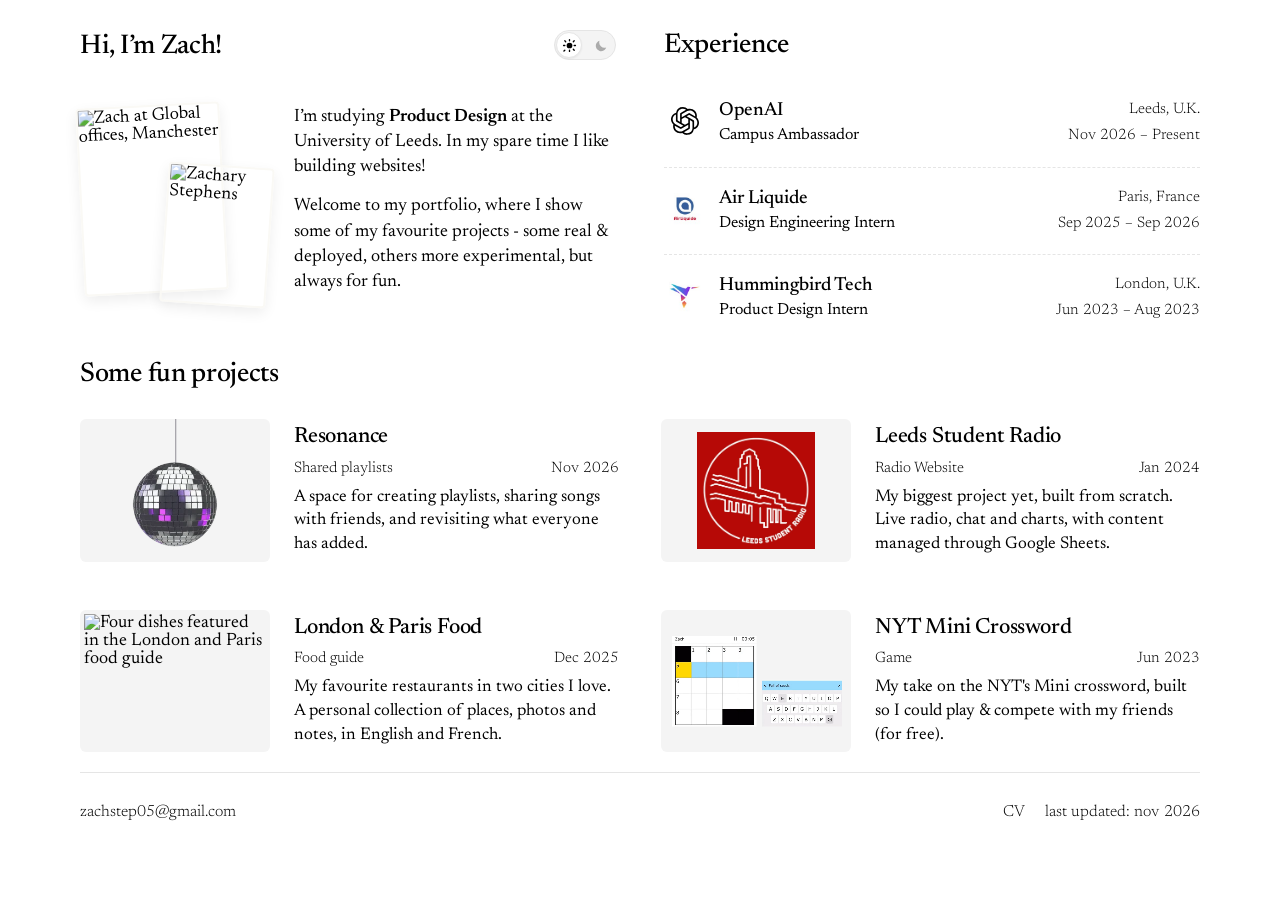
==== commit bfdf7063: "Change section title from 'Selected projects' to 'Some fun projects'" ====
--- a/index.html
+++ b/index.html
@@ -55,7 +55,7 @@
 </ol>
 </aside>
 </div>
-<section id="work" aria-labelledby="work-title"><div class="section-heading"><h2 id="work-title">Selected projects</h2></div>
+<section id="work" aria-labelledby="work-title"><div class="section-heading"><h2 id="work-title">Some fun projects</h2></div>
 <div class="projects"><article class="project-row"><div class="project-heading"><h3><a href="https://stepzach.github.io/music/" target="_blank" rel="noopener noreferrer">Resonance</a></h3><div class="project-meta-row"><p class="project-meta">Shared playlists</p><time class="project-date" datetime="2026-11">Nov 2026</time></div></div><div class="project-image project-frame resonance-preview">
   <iframe src="assets/resonance-preview.html?v=ball-only" title="Spinning Resonance disco ball" width="144" height="108" loading="lazy" tabindex="-1" aria-hidden="true"></iframe>
   <a class="resonance-link" href="https://stepzach.github.io/music/" tabindex="-1" aria-hidden="true" target="_blank" rel="noopener noreferrer"></a>
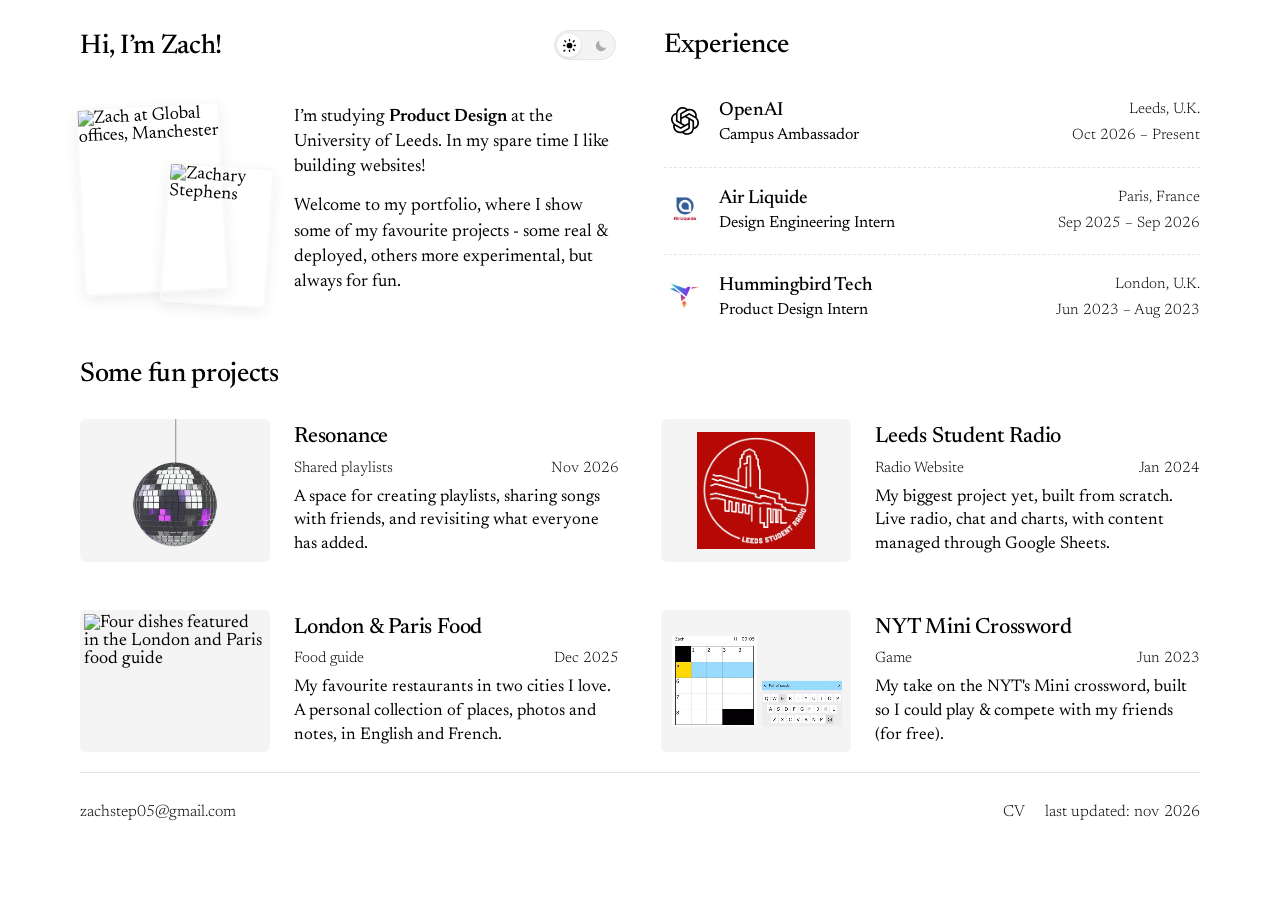
==== commit 5a186728: "Update index.html" ====
--- a/index.html
+++ b/index.html
@@ -49,7 +49,7 @@
 <aside id="experience" aria-labelledby="experience-title">
 <div class="section-heading"><h2 id="experience-title">Experience</h2></div>
 <ol class="experience-list">
-<li><img class="company-logo company-logo-openai" src="assets/logos/openai.svg?v=blossom" width="42" height="42" alt=""><div class="experience-copy"><h3>OpenAI</h3><div class="experience-meta"><p class="role">Campus Ambassador</p><p class="experience-date" aria-label="November 2026 to present"><span class="experience-date-full"><time datetime="2026-11">Nov 2026</time> – Present</span><span class="experience-date-compact" aria-hidden="true">2026 - now</span></p></div><p class="experience-location">Leeds, U.K.</p></div></li>
+<li><img class="company-logo company-logo-openai" src="assets/logos/openai.svg?v=blossom" width="42" height="42" alt=""><div class="experience-copy"><h3>OpenAI</h3><div class="experience-meta"><p class="role">Campus Ambassador</p><p class="experience-date" aria-label="October 2026 to present"><span class="experience-date-full"><time datetime="2026-10">Oct 2026</time> – Present</span><span class="experience-date-compact" aria-hidden="true">2026 - now</span></p></div><p class="experience-location">Leeds, U.K.</p></div></li>
 <li><img class="company-logo" src="assets/logos/air-liquide.jpg" width="42" height="42" alt=""><div class="experience-copy"><h3>Air Liquide</h3><div class="experience-meta"><p class="role">Design Engineering Intern</p><p class="experience-date" aria-label="September 2025 to September 2026"><span class="experience-date-full"><time datetime="2025-09">Sep 2025</time> – <time datetime="2026-09">Sep 2026</time></span><span class="experience-date-compact" aria-hidden="true">2025/26</span></p></div><p class="experience-location">Paris, France</p></div></li>
 <li><img class="company-logo" src="assets/logos/hummingbird.jpg" width="42" height="42" alt=""><div class="experience-copy"><h3>Hummingbird Tech</h3><div class="experience-meta"><p class="role">Product Design Intern</p><p class="experience-date" aria-label="June 2023 to August 2023"><span class="experience-date-full"><time datetime="2023-06">Jun 2023</time> – <time datetime="2023-08">Aug 2023</time></span><span class="experience-date-compact" aria-hidden="true">2023</span></p></div><p class="experience-location">London, U.K.</p></div></li>
 </ol>
